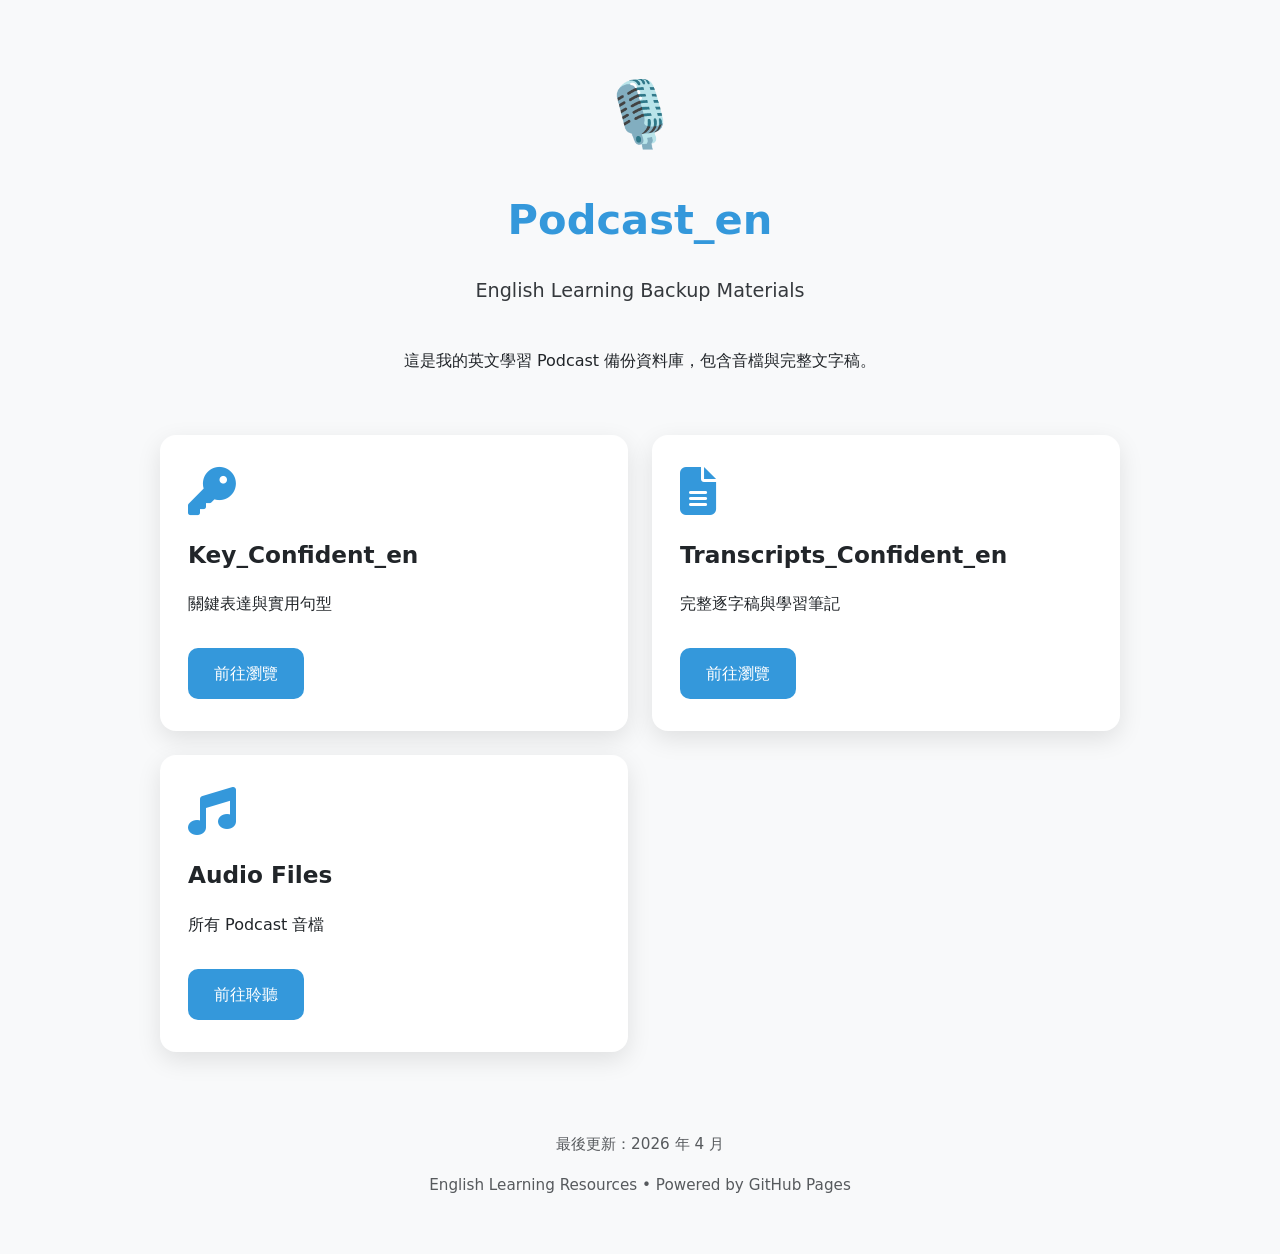
==== index.html @ 22b9302e "feat: improve design and favicon" ====
<!DOCTYPE html>
<html lang="zh-TW">
<head>
    <meta charset="UTF-8">
    <meta name="viewport" content="width=device-width, initial-scale=1.0">
    <title>Podcast_en - English Learning Backup</title>
    
    <!-- 麥克風 Favicon -->
    <link rel="icon" type="image/png" sizes="32x32" href="https://cdn-icons-png.flaticon.com/512/3063/3063176.png">
    <link rel="shortcut icon" href="https://cdn-icons-png.flaticon.com/512/3063/3063176.png">

    <link rel="stylesheet" href="https://cdnjs.cloudflare.com/ajax/libs/font-awesome/6.5.0/css/all.min.css">
    
    <style>
        :root {
            --bg-color: #f8f9fa;
            --text-color: #212529;
            --card-bg: #ffffff;
            --accent: #3498db;
        }
        @media (prefers-color-scheme: dark) {
            :root {
                --bg-color: #121212;
                --text-color: #e0e0e0;
                --card-bg: #1e1e1e;
                --accent: #5dade2;
            }
        }
        body {
            font-family: 'Segoe UI', system-ui, sans-serif;
            background: var(--bg-color);
            color: var(--text-color);
            margin: 0;
            padding: 60px 20px 40px;
            line-height: 1.7;
        }
        .container { max-width: 960px; margin: 0 auto; }
        header { text-align: center; margin-bottom: 60px; }
        .logo { font-size: 4rem; margin-bottom: 16px; }
        h1 { 
            font-size: 2.6rem; 
            margin: 0 0 12px 0; 
            color: var(--accent); 
        }
        .subtitle { 
            font-size: 1.2rem; 
            opacity: 0.9; 
            margin-bottom: 40px;
        }
        .cards {
            display: grid;
            grid-template-columns: repeat(auto-fit, minmax(340px, 1fr));
            gap: 24px;
        }
        .card {
            background: var(--card-bg);
            border-radius: 16px;
            padding: 32px 28px;
            box-shadow: 0 8px 25px rgba(0,0,0,0.1);
            transition: all 0.3s ease;
        }
        .card:hover {
            transform: translateY(-12px);
            box-shadow: 0 15px 35px rgba(0,0,0,0.15);
        }
        .card i {
            font-size: 3rem;
            color: var(--accent);
            margin-bottom: 20px;
        }
        .card h3 {
            margin: 0 0 14px 0;
            font-size: 1.45rem;
        }
        .btn {
            display: inline-block;
            background: var(--accent);
            color: white;
            padding: 12px 26px;
            border-radius: 10px;
            text-decoration: none;
            font-weight: 500;
            margin-top: 15px;
        }
        .btn:hover {
            background: #2980b9;
        }
        footer {
            text-align: center;
            margin-top: 80px;
            opacity: 0.75;
            font-size: 0.95rem;
        }
    </style>
</head>
<body>
    <div class="container">
        <header>
            <div class="logo">🎙️</div>
            <h1>Podcast_en</h1>
            <p class="subtitle">English Learning Backup Materials</p>
            <p>這是我的英文學習 Podcast 備份資料庫，包含音檔與完整文字稿。</p>
        </header>

        <div class="cards">
            <div class="card">
                <i class="fas fa-key"></i>
                <h3>Key_Confident_en</h3>
                <p>關鍵表達與實用句型</p>
                <a href="Key_Confident_en/" class="btn" target="_blank">前往瀏覽</a>
            </div>

            <div class="card">
                <i class="fas fa-file-alt"></i>
                <h3>Transcripts_Confident_en</h3>
                <p>完整逐字稿與學習筆記</p>
                <a href="Transcripts_Confident_en/" class="btn" target="_blank">前往瀏覽</a>
            </div>

            <div class="card">
                <i class="fas fa-music"></i>
                <h3>Audio Files</h3>
                <p>所有 Podcast 音檔</p>
                <a href="audio/" class="btn" target="_blank">前往聆聽</a>
            </div>
        </div>

        <footer>
            <p>最後更新：2026 年 4 月</p>
            <p>English Learning Resources • Powered by GitHub Pages</p>
        </footer>
    </div>
</body>
</html>
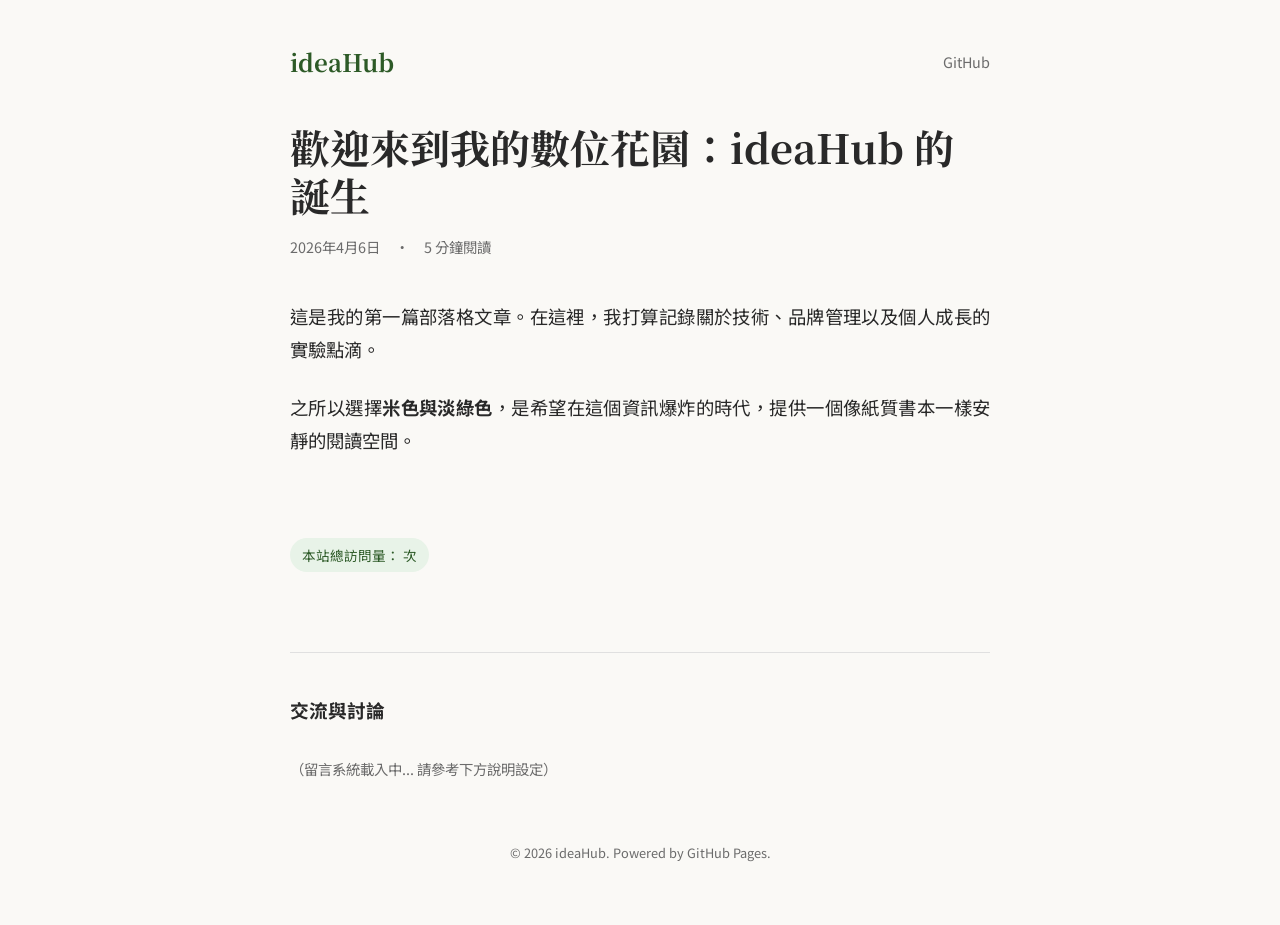
==== commit 952c4bdc: "Update index.html" ====
--- a/index.html
+++ b/index.html
@@ -3,132 +3,156 @@
 <head>
     <meta charset="UTF-8">
     <meta name="viewport" content="width=device-width, initial-scale=1.0">
-    <title>Podcast_en - English Learning Backup</title>
-    
-    <!-- 麥克風 Favicon -->
-    <link rel="icon" type="image/png" sizes="32x32" href="https://cdn-icons-png.flaticon.com/512/3063/3063176.png">
-    <link rel="shortcut icon" href="https://cdn-icons-png.flaticon.com/512/3063/3063176.png">
-
-    <link rel="stylesheet" href="https://cdnjs.cloudflare.com/ajax/libs/font-awesome/6.5.0/css/all.min.css">
+    <title>ideaHub | 數位花園</title>
+    <link href="https://fonts.googleapis.com/css2?family=Noto+Sans+TC:wght@300;400&family=Noto+Serif+TC:wght@700&display=swap" rel="stylesheet">
     
     <style>
+        /* 變數設定 */
         :root {
-            --bg-color: #f8f9fa;
-            --text-color: #212529;
-            --card-bg: #ffffff;
-            --accent: #3498db;
+            --bg-color: #FAF9F6;      /* 優雅米色 */
+            --text-color: #292929;    /* 深灰色文字 */
+            --primary-green: #2D5A27; /* 森林綠 */
+            --accent-green: #E8F3E8;  /* 極淺綠 (區塊背景) */
+            --secondary-text: #6B6B6B;
+            --max-width: 700px;
         }
-        @media (prefers-color-scheme: dark) {
-            :root {
-                --bg-color: #121212;
-                --text-color: #e0e0e0;
-                --card-bg: #1e1e1e;
-                --accent: #5dade2;
-            }
+
+        * { margin: 0; padding: 0; box-sizing: border-box; }
+
+        body {
+            background-color: var(--bg-color);
+            color: var(--text-color);
+            font-family: 'Noto Sans TC', sans-serif;
+            line-height: 1.8;
+            padding: 0 20px;
         }
-        body {
-            font-family: 'Segoe UI', system-ui, sans-serif;
-            background: var(--bg-color);
-            color: var(--text-color);
-            margin: 0;
-            padding: 60px 20px 40px;
-            line-height: 1.7;
+
+        /* 導覽列 */
+        nav {
+            max-width: var(--max-width);
+            margin: 0 auto;
+            padding: 40px 0;
+            display: flex;
+            justify-content: space-between;
+            align-items: center;
         }
-        .container { max-width: 960px; margin: 0 auto; }
-        header { text-align: center; margin-bottom: 60px; }
-        .logo { font-size: 4rem; margin-bottom: 16px; }
-        h1 { 
-            font-size: 2.6rem; 
-            margin: 0 0 12px 0; 
-            color: var(--accent); 
+
+        .logo {
+            font-family: 'Noto Serif TC', serif;
+            font-size: 1.5rem;
+            color: var(--primary-green);
+            text-decoration: none;
+            font-weight: bold;
         }
-        .subtitle { 
-            font-size: 1.2rem; 
-            opacity: 0.9; 
+
+        /* 文章容器 */
+        main {
+            max-width: var(--max-width);
+            margin: 0 auto;
+        }
+
+        .post-header {
             margin-bottom: 40px;
         }
-        .cards {
-            display: grid;
-            grid-template-columns: repeat(auto-fit, minmax(340px, 1fr));
-            gap: 24px;
+
+        h1 {
+            font-family: 'Noto Serif TC', serif;
+            font-size: 2.5rem;
+            line-height: 1.2;
+            margin-bottom: 15px;
         }
-        .card {
-            background: var(--card-bg);
-            border-radius: 16px;
-            padding: 32px 28px;
-            box-shadow: 0 8px 25px rgba(0,0,0,0.1);
-            transition: all 0.3s ease;
+
+        .meta {
+            color: var(--secondary-text);
+            font-size: 0.9rem;
+            display: flex;
+            gap: 15px;
         }
-        .card:hover {
-            transform: translateY(-12px);
-            box-shadow: 0 15px 35px rgba(0,0,0,0.15);
+
+        .post-content {
+            font-size: 1.15rem;
+            margin-bottom: 60px;
+            text-align: justify;
         }
-        .card i {
-            font-size: 3rem;
-            color: var(--accent);
-            margin-bottom: 20px;
+
+        .post-content p { margin-bottom: 25px; }
+
+        /* 訪客計數樣式 */
+        .visitor-stats {
+            margin-top: 20px;
+            font-size: 0.85rem;
+            color: var(--primary-green);
+            background: var(--accent-green);
+            padding: 5px 12px;
+            border-radius: 20px;
+            display: inline-block;
         }
-        .card h3 {
-            margin: 0 0 14px 0;
-            font-size: 1.45rem;
+
+        /* 留言區容器 */
+        #comment-section {
+            margin-top: 80px;
+            padding-top: 40px;
+            border-top: 1px solid #e0e0e0;
         }
-        .btn {
-            display: inline-block;
-            background: var(--accent);
-            color: white;
-            padding: 12px 26px;
-            border-radius: 10px;
-            text-decoration: none;
-            font-weight: 500;
-            margin-top: 15px;
-        }
-        .btn:hover {
-            background: #2980b9;
-        }
+
         footer {
             text-align: center;
-            margin-top: 80px;
-            opacity: 0.75;
-            font-size: 0.95rem;
+            padding: 60px 0;
+            color: var(--secondary-text);
+            font-size: 0.8rem;
+        }
+
+        /* 響應式微調 */
+        @media (max-width: 600px) {
+            h1 { font-size: 2rem; }
+            nav { padding: 20px 0; }
         }
     </style>
 </head>
 <body>
-    <div class="container">
-        <header>
-            <div class="logo">🎙️</div>
-            <h1>Podcast_en</h1>
-            <p class="subtitle">English Learning Backup Materials</p>
-            <p>這是我的英文學習 Podcast 備份資料庫，包含音檔與完整文字稿。</p>
-        </header>
 
-        <div class="cards">
-            <div class="card">
-                <i class="fas fa-key"></i>
-                <h3>Key_Confident_en</h3>
-                <p>關鍵表達與實用句型</p>
-                <a href="Key_Confident_en/" class="btn" target="_blank">前往瀏覽</a>
-            </div>
+    <nav>
+        <a href="#" class="logo">ideaHub</a>
+        <div class="meta">
+            <a href="https://github.com/你的帳號" style="color: inherit; text-decoration: none;">GitHub</a>
+        </div>
+    </nav>
 
-            <div class="card">
-                <i class="fas fa-file-alt"></i>
-                <h3>Transcripts_Confident_en</h3>
-                <p>完整逐字稿與學習筆記</p>
-                <a href="Transcripts_Confident_en/" class="btn" target="_blank">前往瀏覽</a>
-            </div>
+    <main>
+        <article>
+            <header class="post-header">
+                <h1>歡迎來到我的數位花園：ideaHub 的誕生</h1>
+                <div class="meta">
+                    <span>2026年4月6日</span>
+                    <span>•</span>
+                    <span>5 分鐘閱讀</span>
+                    <span id="busuanzi_container_page_pv" style="display:none;">
+                        • 閱讀量 <span id="busuanzi_value_page_pv"></span> 次
+                    </span>
+                </div>
+            </header>
 
-            <div class="card">
-                <i class="fas fa-music"></i>
-                <h3>Audio Files</h3>
-                <p>所有 Podcast 音檔</p>
-                <a href="audio/" class="btn" target="_blank">前往聆聽</a>
-            </div>
+            <section class="post-content">
+                <p>這是我的第一篇部落格文章。在這裡，我打算記錄關於技術、品牌管理以及個人成長的實驗點滴。</p>
+                <p>之所以選擇<strong>米色與淡綠色</strong>，是希望在這個資訊爆炸的時代，提供一個像紙質書本一樣安靜的閱讀空間。</p>
+                </section>
+        </article>
+
+        <div class="visitor-stats">
+            本站總訪問量：<span id="busuanzi_value_site_pv"></span> 次
         </div>
 
-        <footer>
-            <p>最後更新：2026 年 4 月</p>
-            <p>English Learning Resources • Powered by GitHub Pages</p>
-        </footer>
-    </div>
+        <section id="comment-section">
+            <h3>交流與討論</h3>
+            <br>
+            <p style="font-size: 0.9rem; color: var(--secondary-text);">（留言系統載入中... 請參考下方說明設定）</p>
+        </section>
+    </main>
+
+    <footer>
+        <p>&copy; 2026 ideaHub. Powered by GitHub Pages.</p>
+    </footer>
+
+    <script async src="//busuanzi.ibruce.info/busuanzi/2.3/busuanzi.pure.mini.js"></script>
 </body>
-</html>+</html>
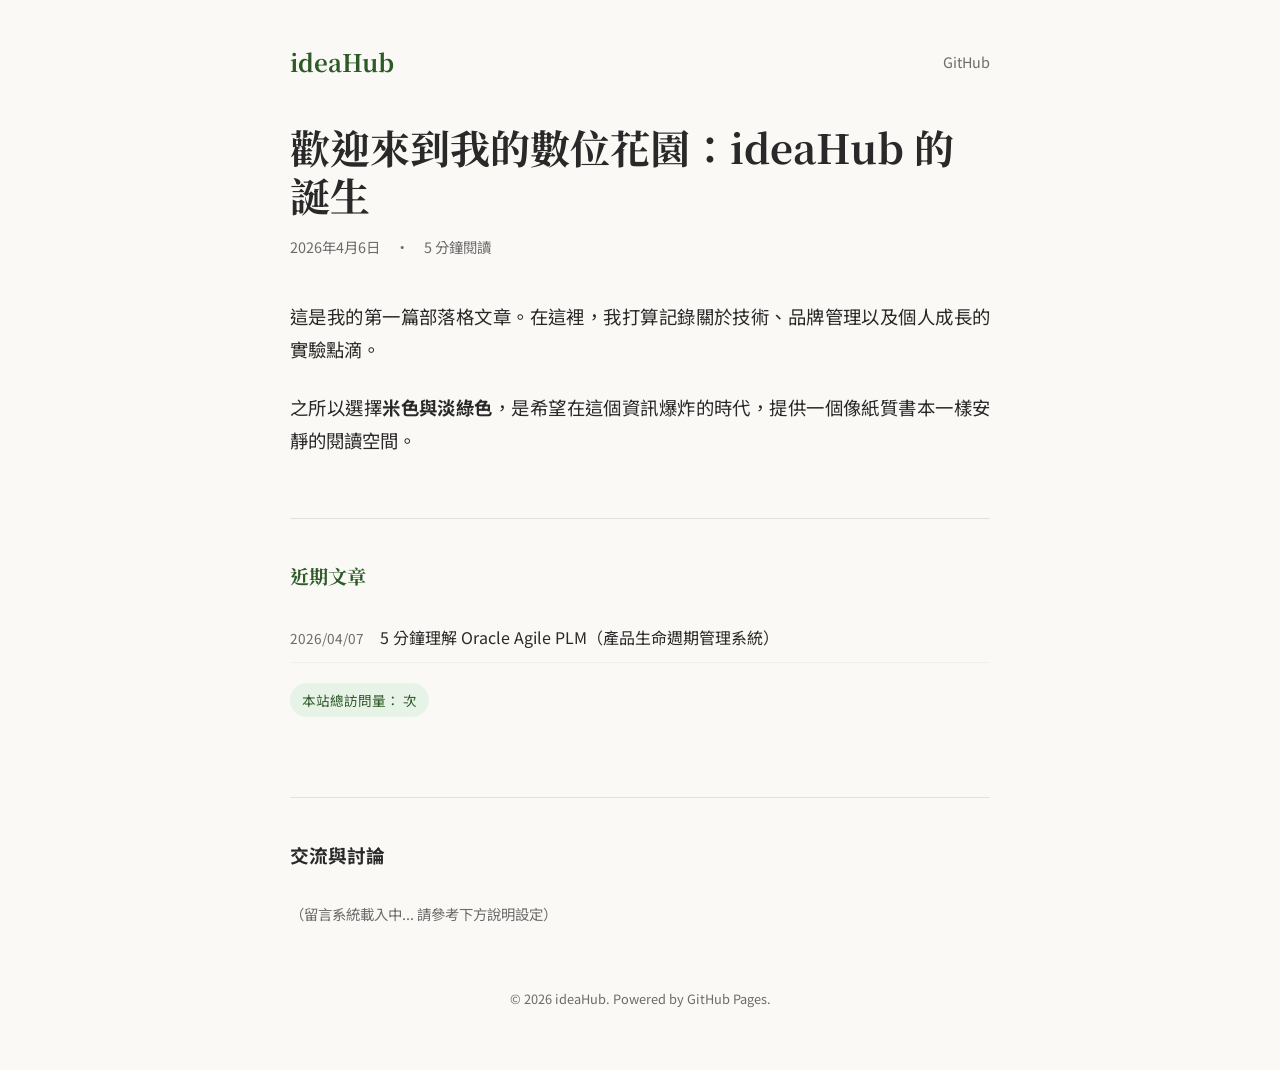
==== commit 9d8a617c: "Add leaf favicon" ====
--- a/index.html
+++ b/index.html
@@ -4,6 +4,7 @@
     <meta charset="UTF-8">
     <meta name="viewport" content="width=device-width, initial-scale=1.0">
     <title>ideaHub | 數位花園</title>
+    <link rel="icon" href="data:image/svg+xml,<svg xmlns=%22http://www.w3.org/2000/svg%22 viewBox=%220 0 100 100%22><text y=%22.9em%22 font-size=%2290%22>🌿</text></svg>">
     <link href="https://fonts.googleapis.com/css2?family=Noto+Sans+TC:wght@300;400&family=Noto+Serif+TC:wght@700&display=swap" rel="stylesheet">
     
     <style>
@@ -76,6 +77,49 @@
         }
 
         .post-content p { margin-bottom: 25px; }
+
+        /* 近期文章 */
+        .recent-posts {
+            margin-top: 60px;
+            padding-top: 40px;
+            border-top: 1px solid #e0e0e0;
+        }
+
+        .recent-posts h2 {
+            font-family: 'Noto Serif TC', serif;
+            font-size: 1.2rem;
+            color: var(--primary-green);
+            margin-bottom: 20px;
+        }
+
+        .recent-posts ul {
+            list-style: none;
+            padding: 0;
+        }
+
+        .recent-posts ul li {
+            padding: 10px 0;
+            border-bottom: 1px solid #f0f0f0;
+            display: flex;
+            gap: 16px;
+            align-items: baseline;
+        }
+
+        .recent-posts ul li .post-date {
+            font-size: 0.85rem;
+            color: var(--secondary-text);
+            white-space: nowrap;
+        }
+
+        .recent-posts ul li a {
+            color: var(--text-color);
+            text-decoration: none;
+            font-size: 1rem;
+        }
+
+        .recent-posts ul li a:hover {
+            color: var(--primary-green);
+        }
 
         /* 訪客計數樣式 */
         .visitor-stats {
@@ -138,6 +182,16 @@
                 </section>
         </article>
 
+        <section class="recent-posts">
+            <h2>近期文章</h2>
+            <ul>
+                <li>
+                    <span class="post-date">2026/04/07</span>
+                    <a href="post1.html">5 分鐘理解 Oracle Agile PLM（產品生命週期管理系統）</a>
+                </li>
+            </ul>
+        </section>
+
         <div class="visitor-stats">
             本站總訪問量：<span id="busuanzi_value_site_pv"></span> 次
         </div>
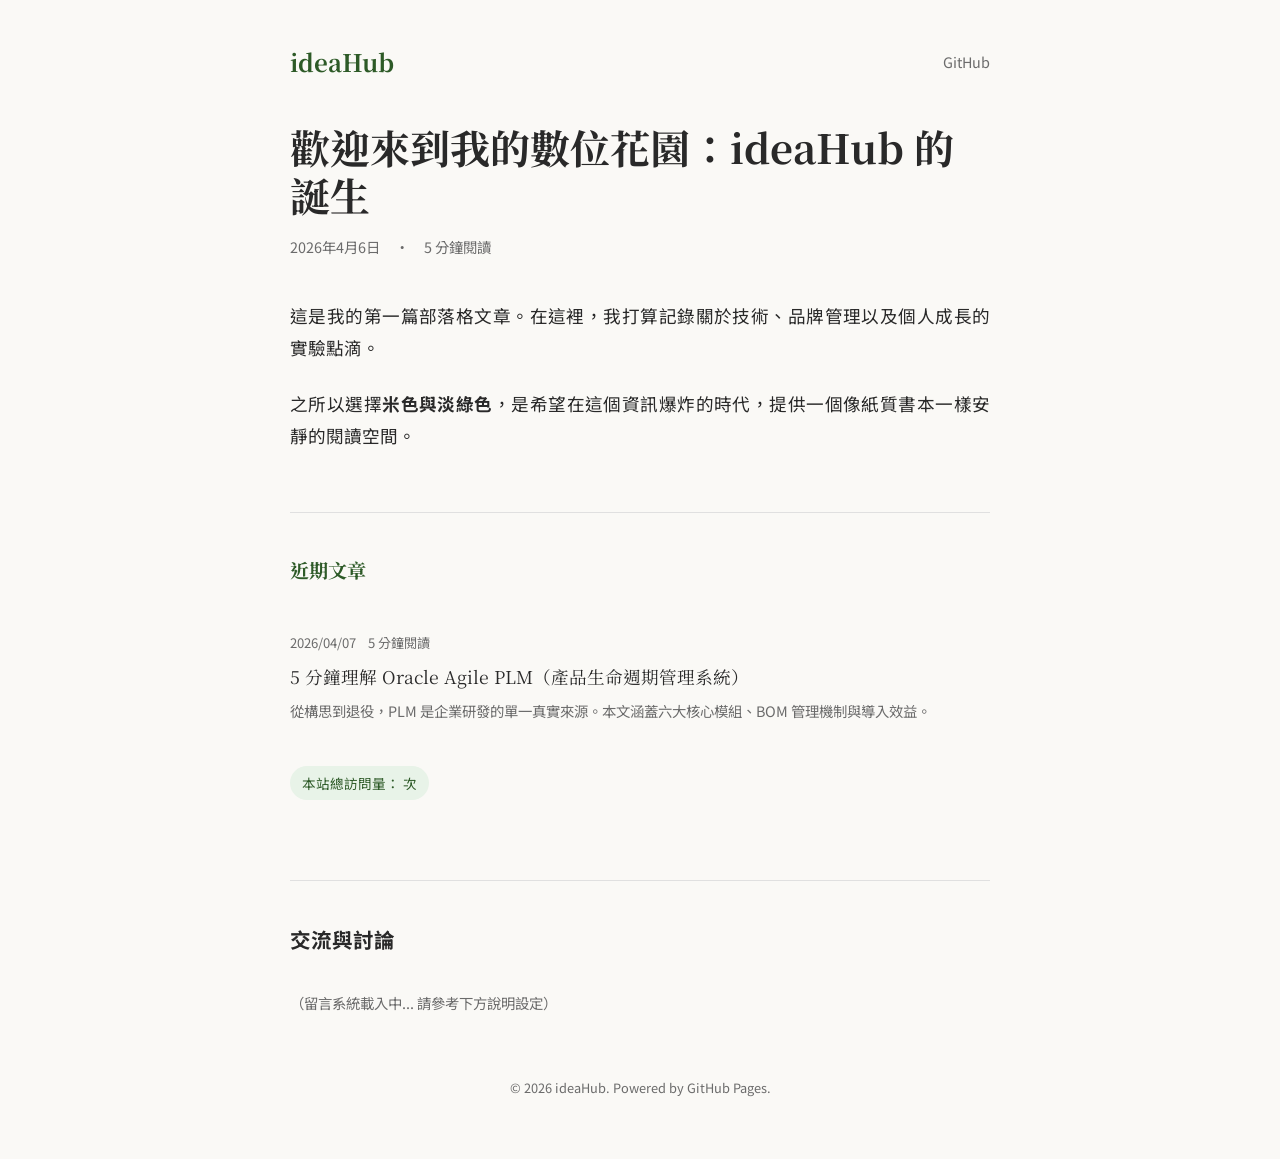
==== commit d982997a: "Add style.css and refactor HTML with shared styles and post-card component - Extract all inline CSS " ====
--- a/index.html
+++ b/index.html
@@ -6,157 +6,12 @@
     <title>ideaHub | 數位花園</title>
     <link rel="icon" href="data:image/svg+xml,<svg xmlns=%22http://www.w3.org/2000/svg%22 viewBox=%220 0 100 100%22><text y=%22.9em%22 font-size=%2290%22>🌿</text></svg>">
     <link href="https://fonts.googleapis.com/css2?family=Noto+Sans+TC:wght@300;400&family=Noto+Serif+TC:wght@700&display=swap" rel="stylesheet">
-    
-    <style>
-        /* 變數設定 */
-        :root {
-            --bg-color: #FAF9F6;      /* 優雅米色 */
-            --text-color: #292929;    /* 深灰色文字 */
-            --primary-green: #2D5A27; /* 森林綠 */
-            --accent-green: #E8F3E8;  /* 極淺綠 (區塊背景) */
-            --secondary-text: #6B6B6B;
-            --max-width: 700px;
-        }
-
-        * { margin: 0; padding: 0; box-sizing: border-box; }
-
-        body {
-            background-color: var(--bg-color);
-            color: var(--text-color);
-            font-family: 'Noto Sans TC', sans-serif;
-            line-height: 1.8;
-            padding: 0 20px;
-        }
-
-        /* 導覽列 */
-        nav {
-            max-width: var(--max-width);
-            margin: 0 auto;
-            padding: 40px 0;
-            display: flex;
-            justify-content: space-between;
-            align-items: center;
-        }
-
-        .logo {
-            font-family: 'Noto Serif TC', serif;
-            font-size: 1.5rem;
-            color: var(--primary-green);
-            text-decoration: none;
-            font-weight: bold;
-        }
-
-        /* 文章容器 */
-        main {
-            max-width: var(--max-width);
-            margin: 0 auto;
-        }
-
-        .post-header {
-            margin-bottom: 40px;
-        }
-
-        h1 {
-            font-family: 'Noto Serif TC', serif;
-            font-size: 2.5rem;
-            line-height: 1.2;
-            margin-bottom: 15px;
-        }
-
-        .meta {
-            color: var(--secondary-text);
-            font-size: 0.9rem;
-            display: flex;
-            gap: 15px;
-        }
-
-        .post-content {
-            font-size: 1.15rem;
-            margin-bottom: 60px;
-            text-align: justify;
-        }
-
-        .post-content p { margin-bottom: 25px; }
-
-        /* 近期文章 */
-        .recent-posts {
-            margin-top: 60px;
-            padding-top: 40px;
-            border-top: 1px solid #e0e0e0;
-        }
-
-        .recent-posts h2 {
-            font-family: 'Noto Serif TC', serif;
-            font-size: 1.2rem;
-            color: var(--primary-green);
-            margin-bottom: 20px;
-        }
-
-        .recent-posts ul {
-            list-style: none;
-            padding: 0;
-        }
-
-        .recent-posts ul li {
-            padding: 10px 0;
-            border-bottom: 1px solid #f0f0f0;
-            display: flex;
-            gap: 16px;
-            align-items: baseline;
-        }
-
-        .recent-posts ul li .post-date {
-            font-size: 0.85rem;
-            color: var(--secondary-text);
-            white-space: nowrap;
-        }
-
-        .recent-posts ul li a {
-            color: var(--text-color);
-            text-decoration: none;
-            font-size: 1rem;
-        }
-
-        .recent-posts ul li a:hover {
-            color: var(--primary-green);
-        }
-
-        /* 訪客計數樣式 */
-        .visitor-stats {
-            margin-top: 20px;
-            font-size: 0.85rem;
-            color: var(--primary-green);
-            background: var(--accent-green);
-            padding: 5px 12px;
-            border-radius: 20px;
-            display: inline-block;
-        }
-
-        /* 留言區容器 */
-        #comment-section {
-            margin-top: 80px;
-            padding-top: 40px;
-            border-top: 1px solid #e0e0e0;
-        }
-
-        footer {
-            text-align: center;
-            padding: 60px 0;
-            color: var(--secondary-text);
-            font-size: 0.8rem;
-        }
-
-        /* 響應式微調 */
-        @media (max-width: 600px) {
-            h1 { font-size: 2rem; }
-            nav { padding: 20px 0; }
-        }
-    </style>
+    <link rel="stylesheet" href="style.css">
 </head>
 <body>
 
     <nav>
-        <a href="#" class="logo">ideaHub</a>
+        <a href="index.html" class="logo">ideaHub</a>
         <div class="meta">
             <a href="https://github.com/你的帳號" style="color: inherit; text-decoration: none;">GitHub</a>
         </div>
@@ -184,12 +39,16 @@
 
         <section class="recent-posts">
             <h2>近期文章</h2>
-            <ul>
-                <li>
-                    <span class="post-date">2026/04/07</span>
-                    <a href="post1.html">5 分鐘理解 Oracle Agile PLM（產品生命週期管理系統）</a>
-                </li>
-            </ul>
+
+            <div class="post-card">
+                <div class="post-card-meta">
+                    <span>2026/04/07</span>
+                    <span>5 分鐘閱讀</span>
+                </div>
+                <h3><a href="post1.html">5 分鐘理解 Oracle Agile PLM（產品生命週期管理系統）</a></h3>
+                <p class="post-card-excerpt">從構思到退役，PLM 是企業研發的單一真實來源。本文涵蓋六大核心模組、BOM 管理機制與導入效益。</p>
+            </div>
+
         </section>
 
         <div class="visitor-stats">
--- a/style.css
+++ b/style.css
@@ -0,0 +1,209 @@
+/* =============================================
+   ideaHub — 全域樣式表
+   ============================================= */
+
+/* --- CSS 變數 (主題設定) --- */
+:root {
+    --bg-color: #FAF9F6;          /* 優雅米色 */
+    --text-color: #292929;        /* 深灰色文字 */
+    --primary-green: #2D5A27;     /* 森林綠 */
+    --accent-green: #E8F3E8;      /* 極淺綠 (區塊背景) */
+    --secondary-text: #6B6B6B;
+    --border-color: #e0e0e0;
+    --max-width: 700px;
+    --font-body: 'Noto Sans TC', sans-serif;
+    --font-serif: 'Noto Serif TC', serif;
+    --font-size-base: 1.1rem;
+}
+
+/* --- 基底重置 --- */
+* { margin: 0; padding: 0; box-sizing: border-box; }
+
+/* --- 全域樣式 --- */
+body {
+    background-color: var(--bg-color);
+    color: var(--text-color);
+    font-family: var(--font-body);
+    font-size: var(--font-size-base);
+    line-height: 1.8;
+    padding: 0 20px;
+}
+
+/* --- 導覽列 --- */
+nav {
+    max-width: var(--max-width);
+    margin: 0 auto;
+    padding: 40px 0;
+    display: flex;
+    justify-content: space-between;
+    align-items: center;
+}
+
+.logo {
+    font-family: var(--font-serif);
+    font-size: 1.5rem;
+    color: var(--primary-green);
+    text-decoration: none;
+    font-weight: bold;
+}
+
+/* --- 主要容器 --- */
+main {
+    max-width: var(--max-width);
+    margin: 0 auto;
+}
+
+/* --- 文章標頭 --- */
+.post-header { margin-bottom: 40px; }
+
+h1 {
+    font-family: var(--font-serif);
+    font-size: 2.5rem;
+    line-height: 1.2;
+    margin-bottom: 15px;
+}
+
+.meta {
+    color: var(--secondary-text);
+    font-size: 0.9rem;
+    display: flex;
+    gap: 15px;
+}
+
+/* --- 文章內容 --- */
+.post-content {
+    font-size: var(--font-size-base);
+    margin-bottom: 60px;
+    text-align: justify;
+}
+
+.post-content p { margin-bottom: 25px; }
+
+.post-content h3 {
+    font-family: var(--font-serif);
+    font-size: 1.25rem;
+    color: var(--primary-green);
+    margin: 40px 0 12px;
+    padding-bottom: 6px;
+    border-bottom: 2px solid var(--accent-green);
+}
+
+.post-content ul {
+    list-style: none;
+    margin: 0 0 20px 0;
+    padding: 0;
+}
+
+.post-content ul li {
+    padding: 4px 0 4px 1.2em;
+    position: relative;
+}
+
+.post-content ul li::before {
+    content: '•';
+    position: absolute;
+    left: 0;
+    color: var(--primary-green);
+}
+
+.post-content .keywords {
+    background: var(--accent-green);
+    border-left: 3px solid var(--primary-green);
+    padding: 8px 14px;
+    font-size: 0.9rem;
+    color: var(--secondary-text);
+    margin: 12px 0 24px;
+    border-radius: 0 6px 6px 0;
+}
+
+/* --- 近期文章 (首頁) --- */
+.recent-posts {
+    margin-top: 60px;
+    padding-top: 40px;
+    border-top: 1px solid var(--border-color);
+}
+
+.recent-posts h2 {
+    font-family: var(--font-serif);
+    font-size: 1.2rem;
+    color: var(--primary-green);
+    margin-bottom: 20px;
+}
+
+/* --- 文章卡片模板 (.post-card)
+   使用方式：
+   <div class="post-card">
+       <div class="post-card-meta">
+           <span>日期</span>
+           <span>閱讀時間</span>
+       </div>
+       <h3><a href="postN.html">文章標題</a></h3>
+       <p class="post-card-excerpt">一兩句摘要</p>
+   </div>
+   ------------------------------------------- */
+.post-card {
+    padding: 24px 0;
+    border-bottom: 1px solid #f0f0f0;
+}
+
+.post-card:last-child { border-bottom: none; }
+
+.post-card-meta {
+    font-size: 0.82rem;
+    color: var(--secondary-text);
+    display: flex;
+    gap: 12px;
+    margin-bottom: 6px;
+}
+
+.post-card h3 {
+    font-family: var(--font-serif);
+    font-size: 1.1rem;
+    font-weight: normal;
+    margin-bottom: 6px;
+}
+
+.post-card h3 a {
+    color: var(--text-color);
+    text-decoration: none;
+}
+
+.post-card h3 a:hover { color: var(--primary-green); }
+
+.post-card-excerpt {
+    font-size: 0.9rem;
+    color: var(--secondary-text);
+    line-height: 1.6;
+}
+
+/* --- 訪客計數 --- */
+.visitor-stats {
+    margin-top: 20px;
+    font-size: 0.85rem;
+    color: var(--primary-green);
+    background: var(--accent-green);
+    padding: 5px 12px;
+    border-radius: 20px;
+    display: inline-block;
+}
+
+/* --- 留言區 --- */
+#comment-section {
+    margin-top: 80px;
+    padding-top: 40px;
+    border-top: 1px solid var(--border-color);
+}
+
+/* --- 頁尾 --- */
+footer {
+    text-align: center;
+    padding: 60px 0;
+    color: var(--secondary-text);
+    font-size: 0.8rem;
+}
+
+/* --- 響應式微調 --- */
+@media (max-width: 600px) {
+    h1 { font-size: 2rem; }
+    nav { padding: 20px 0; }
+}
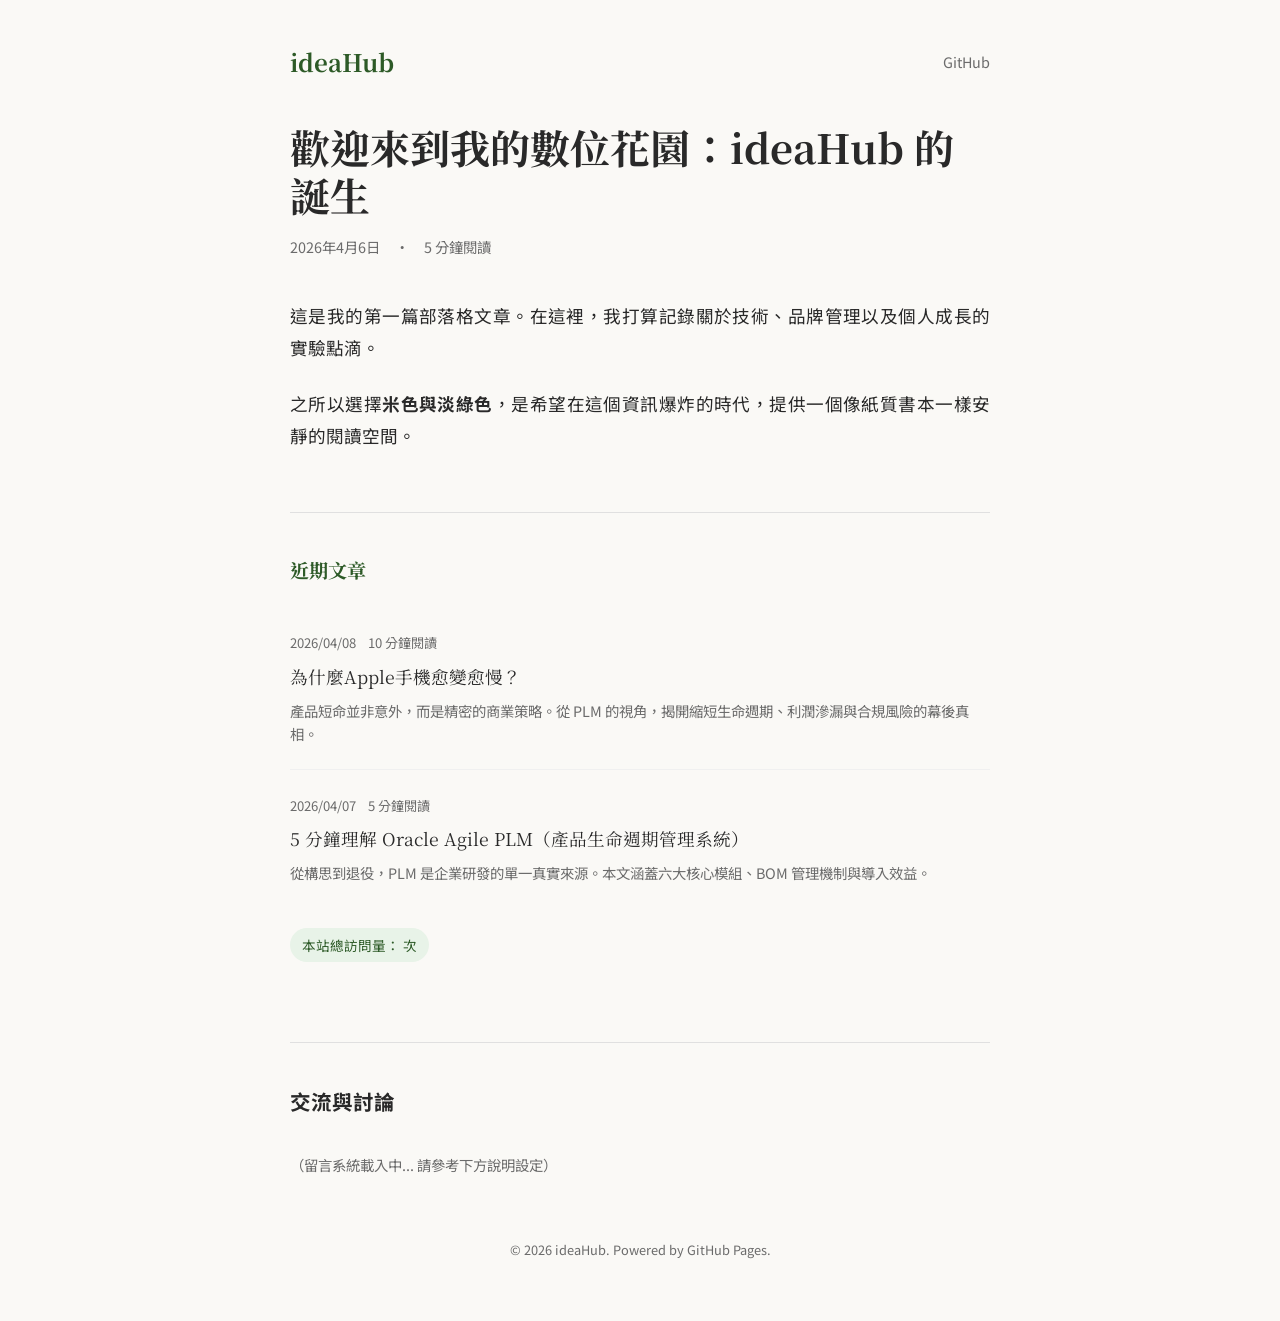
==== commit a4d1a95a: "Add post2 and gitignore template file - Add post2.html: 為什麼Apple手機愈變愈慢？(PLM strategy deep-dive) - Up" ====
--- a/index.html
+++ b/index.html
@@ -13,7 +13,7 @@
     <nav>
         <a href="index.html" class="logo">ideaHub</a>
         <div class="meta">
-            <a href="https://github.com/你的帳號" style="color: inherit; text-decoration: none;">GitHub</a>
+            <a href="https://github.com/AH431" style="color: inherit; text-decoration: none;">GitHub</a>
         </div>
     </nav>
 
@@ -39,6 +39,15 @@
 
         <section class="recent-posts">
             <h2>近期文章</h2>
+
+            <div class="post-card">
+                <div class="post-card-meta">
+                    <span>2026/04/08</span>
+                    <span>10 分鐘閱讀</span>
+                </div>
+                <h3><a href="post2.html">為什麼Apple手機愈變愈慢？</a></h3>
+                <p class="post-card-excerpt">產品短命並非意外，而是精密的商業策略。從 PLM 的視角，揭開縮短生命週期、利潤滲漏與合規風險的幕後真相。</p>
+            </div>
 
             <div class="post-card">
                 <div class="post-card-meta">
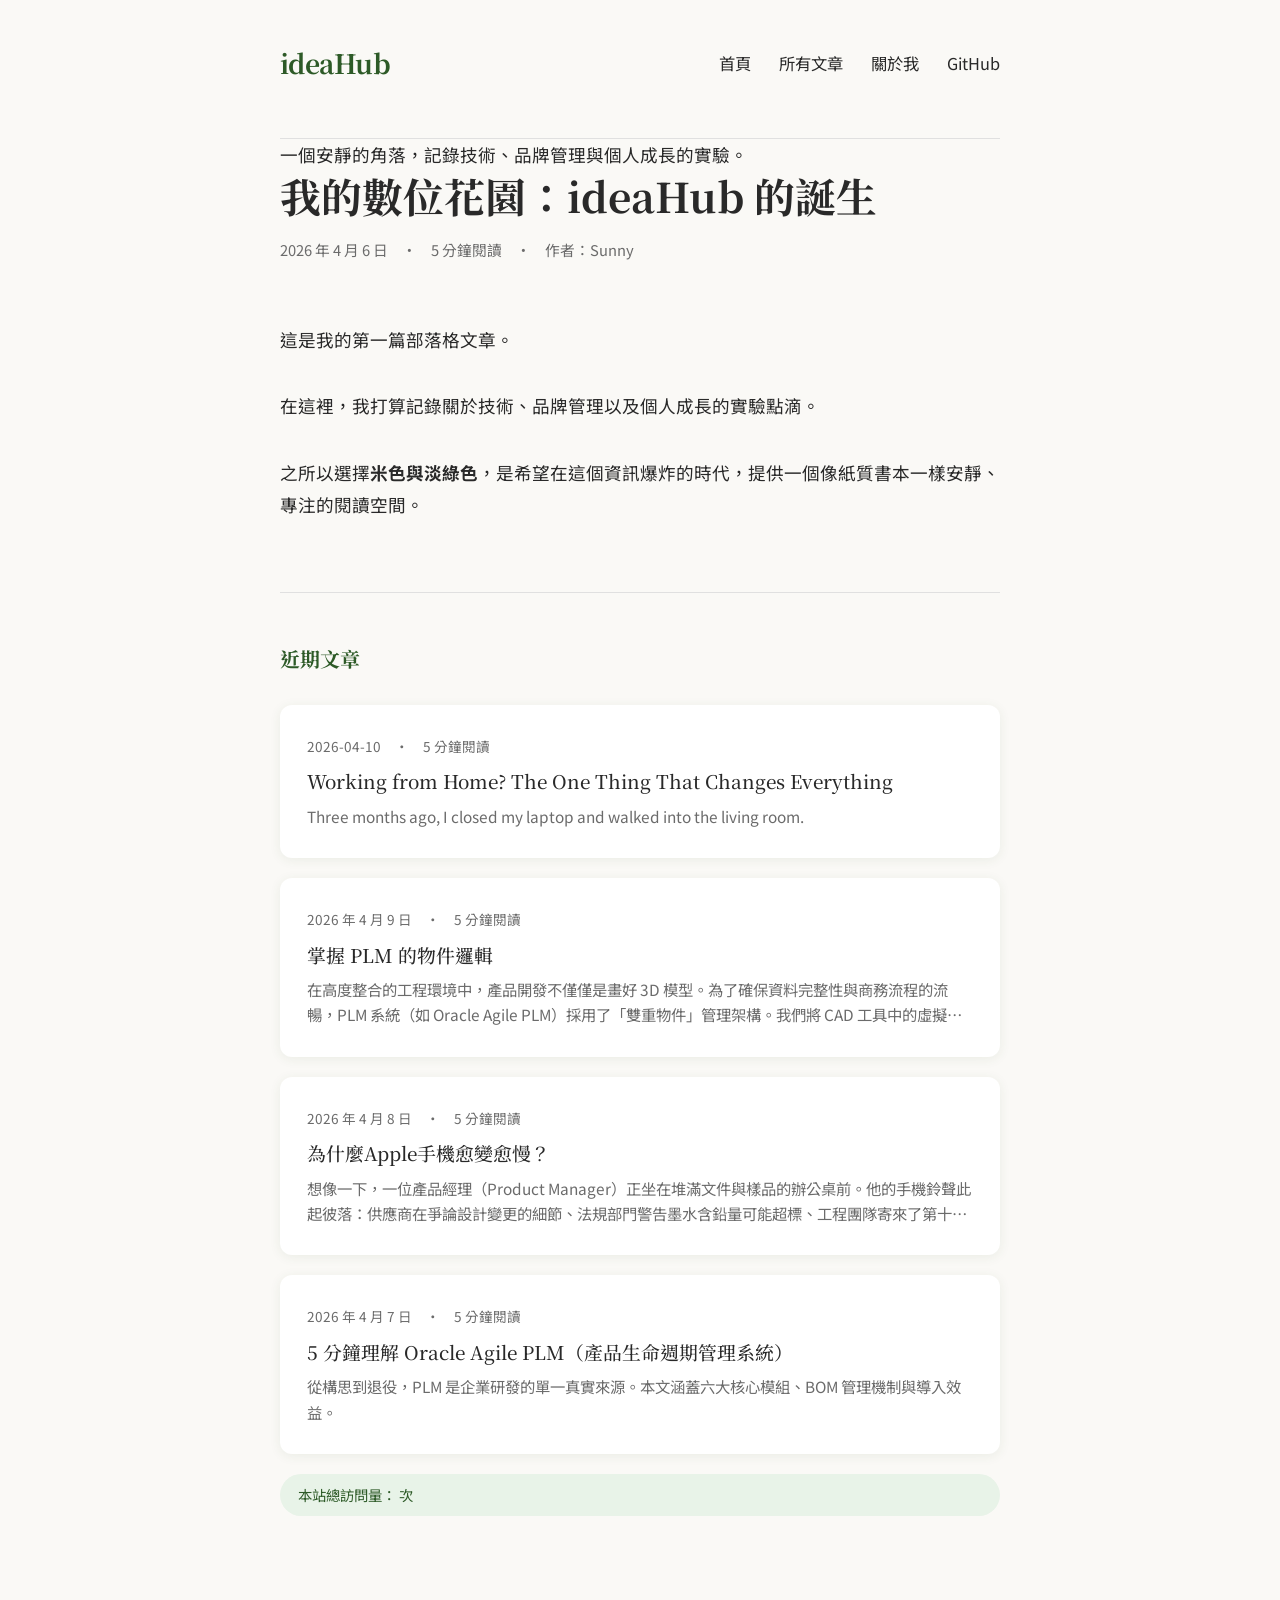
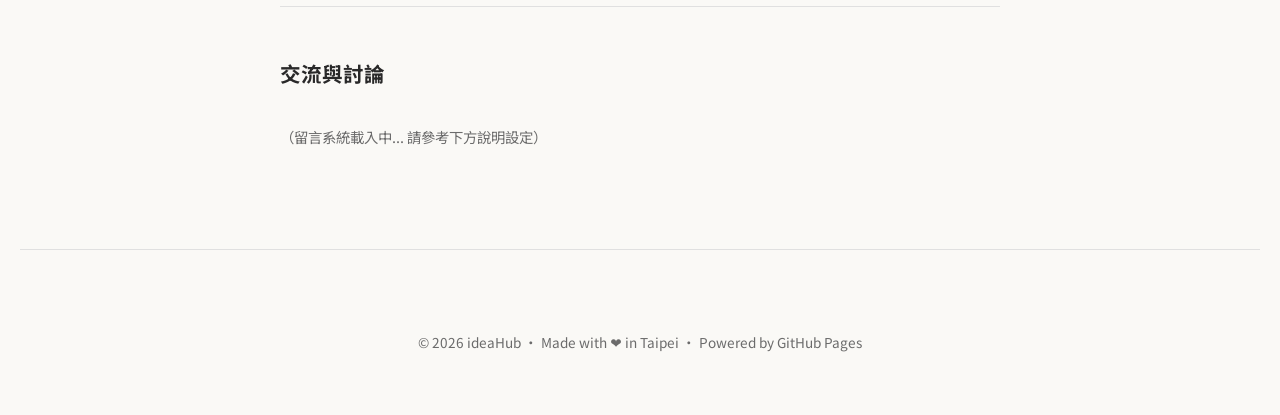
==== commit 6a5ecabf: "Add post4 (WFH boundaries) and improve md_to_html.py - Add new article: 2026-04-10_wfh-boundaries.md" ====
--- a/index.html
+++ b/index.html
@@ -1,80 +1,99 @@
 <!DOCTYPE html>
+
 <html lang="zh-TW">
 <head>
-    <meta charset="UTF-8">
-    <meta name="viewport" content="width=device-width, initial-scale=1.0">
-    <title>ideaHub | 數位花園</title>
-    <link rel="icon" href="data:image/svg+xml,<svg xmlns=%22http://www.w3.org/2000/svg%22 viewBox=%220 0 100 100%22><text y=%22.9em%22 font-size=%2290%22>🌿</text></svg>">
-    <link href="https://fonts.googleapis.com/css2?family=Noto+Sans+TC:wght@300;400&family=Noto+Serif+TC:wght@700&display=swap" rel="stylesheet">
-    <link rel="stylesheet" href="style.css">
+<meta charset="utf-8"/>
+<meta content="width=device-width, initial-scale=1.0" name="viewport"/>
+<title>ideaHub | 數位花園</title>
+<link href="data:image/svg+xml,&lt;svg xmlns=%22http://www.w3.org/2000/svg%22 viewBox=%220 0 100 100%22&gt;&lt;text y=%2290%22 font-size=%2290%22&gt;🌿&lt;/text&gt;&lt;/svg&gt;" rel="icon"/>
+<link href="https://fonts.googleapis.com/css2?family=Noto+Sans+TC:wght@300;400&amp;family=Noto+Serif+TC:wght@700&amp;display=swap" rel="stylesheet"/>
+<link href="style.css" rel="stylesheet"/>
 </head>
 <body>
-
-    <nav>
-        <a href="index.html" class="logo">ideaHub</a>
-        <div class="meta">
-            <a href="https://github.com/AH431" style="color: inherit; text-decoration: none;">GitHub</a>
-        </div>
-    </nav>
-
-    <main>
-        <article>
-            <header class="post-header">
-                <h1>歡迎來到我的數位花園：ideaHub 的誕生</h1>
-                <div class="meta">
-                    <span>2026年4月6日</span>
-                    <span>•</span>
-                    <span>5 分鐘閱讀</span>
-                    <span id="busuanzi_container_page_pv" style="display:none;">
-                        • 閱讀量 <span id="busuanzi_value_page_pv"></span> 次
-                    </span>
-                </div>
-            </header>
-
-            <section class="post-content">
-                <p>這是我的第一篇部落格文章。在這裡，我打算記錄關於技術、品牌管理以及個人成長的實驗點滴。</p>
-                <p>之所以選擇<strong>米色與淡綠色</strong>，是希望在這個資訊爆炸的時代，提供一個像紙質書本一樣安靜的閱讀空間。</p>
-                </section>
-        </article>
-
-        <section class="recent-posts">
-            <h2>近期文章</h2>
-
-            <div class="post-card">
-                <div class="post-card-meta">
-                    <span>2026/04/08</span>
-                    <span>10 分鐘閱讀</span>
-                </div>
-                <h3><a href="post2.html">為什麼Apple手機愈變愈慢？</a></h3>
-                <p class="post-card-excerpt">產品短命並非意外，而是精密的商業策略。從 PLM 的視角，揭開縮短生命週期、利潤滲漏與合規風險的幕後真相。</p>
-            </div>
-
-            <div class="post-card">
-                <div class="post-card-meta">
-                    <span>2026/04/07</span>
-                    <span>5 分鐘閱讀</span>
-                </div>
-                <h3><a href="post1.html">5 分鐘理解 Oracle Agile PLM（產品生命週期管理系統）</a></h3>
-                <p class="post-card-excerpt">從構思到退役，PLM 是企業研發的單一真實來源。本文涵蓋六大核心模組、BOM 管理機制與導入效益。</p>
-            </div>
-
-        </section>
-
-        <div class="visitor-stats">
+<nav>
+<a class="logo" href="index.html">ideaHub</a>
+<div class="nav-links">
+<a href="index.html">首頁</a>
+<a href="archive.html">所有文章</a>
+<a href="about.html">關於我</a>
+<a href="https://github.com/AH431" rel="noopener" target="_blank">GitHub</a>
+</div>
+</nav>
+<main>
+<!-- Hero 區域 -->
+<div class="hero">
+<p>一個安靜的角落，記錄技術、品牌管理與個人成長的實驗。</p>
+</div>
+<article>
+<header class="post-header">
+<h1>我的數位花園：ideaHub 的誕生</h1>
+<div class="post-meta">
+<span>2026 年 4 月 6 日</span>
+<span>•</span>
+<span>5 分鐘閱讀</span>
+<span>•</span>
+<span>作者：Sunny</span>
+<span id="busuanzi_container_page_pv" style="display:none;">
+                        • 閱讀量 <span id="busuanzi_value_page_pv"></span>
+</span>
+</div>
+</header>
+<section class="post-content">
+<p>這是我的第一篇部落格文章。<p></p>在這裡，我打算記錄關於技術、品牌管理以及個人成長的實驗點滴。</p>
+<p>之所以選擇<strong>米色與淡綠色</strong>，是希望在這個資訊爆炸的時代，提供一個像紙質書本一樣安靜、專注的閱讀空間。</p>
+</section>
+</article>
+<section class="recent-posts">
+<h2>近期文章</h2>
+<div class="post-card">
+<div class="post-card-meta">
+<span>2026-04-10</span>
+<span>•</span>
+<span>5 分鐘閱讀</span>
+</div>
+<h3><a href="post4.html">Working from Home? The One Thing That Changes Everything</a></h3>
+<p class="post-card-excerpt">Three months ago, I closed my laptop and walked into the living room.</p>
+</div>
+<div class="post-card">
+<div class="post-card-meta">
+<span>2026 年 4 月 9 日</span>
+<span>•</span>
+<span>5 分鐘閱讀</span>
+</div>
+<h3><a href="post3.html">掌握 PLM 的物件邏輯</a></h3>
+<p class="post-card-excerpt">在高度整合的工程環境中，產品開發不僅僅是畫好 3D 模型。為了確保資料完整性與商務流程的流暢，PLM 系統（如 Oracle Agile PLM）採用了「雙重物件」管理架構。我們將 CAD 工具中的虛擬創作稱為「設計物件 (Design O…</p>
+</div>
+<div class="post-card">
+<div class="post-card-meta">
+<span>2026 年 4 月 8 日</span>
+<span>•</span>
+<span>5 分鐘閱讀</span>
+</div>
+<h3><a href="post2.html">為什麼Apple手機愈變愈慢？</a></h3>
+<p class="post-card-excerpt">想像一下，一位產品經理（Product Manager）正坐在堆滿文件與樣品的辦公桌前。他的手機鈴聲此起彼落：供應商在爭論設計變更的細節、法規部門警告墨水含鉛量可能超標、工程團隊寄來了第十個版本的物料清單（BOM），而高層正盯著儀表板，詢問…</p>
+</div>
+<div class="post-card">
+<div class="post-card-meta">
+<span>2026 年 4 月 7 日</span>
+<span>•</span>
+<span>5 分鐘閱讀</span>
+</div>
+<h3><a href="post1.html">5 分鐘理解 Oracle Agile PLM（產品生命週期管理系統）</a></h3>
+<p class="post-card-excerpt">從構思到退役，PLM 是企業研發的單一真實來源。本文涵蓋六大核心模組、BOM 管理機制與導入效益。</p>
+</div>
+</section>
+<div class="visitor-stats">
             本站總訪問量：<span id="busuanzi_value_site_pv"></span> 次
         </div>
-
-        <section id="comment-section">
-            <h3>交流與討論</h3>
-            <br>
-            <p style="font-size: 0.9rem; color: var(--secondary-text);">（留言系統載入中... 請參考下方說明設定）</p>
-        </section>
-    </main>
-
-    <footer>
-        <p>&copy; 2026 ideaHub. Powered by GitHub Pages.</p>
-    </footer>
-
-    <script async src="//busuanzi.ibruce.info/busuanzi/2.3/busuanzi.pure.mini.js"></script>
+<section id="comment-section">
+<h3>交流與討論</h3>
+<br/>
+<p style="font-size: 0.9rem; color: var(--secondary-text);">（留言系統載入中... 請參考下方說明設定）</p>
+</section>
+</main>
+<footer>
+<p>© 2026 ideaHub • Made with ❤️ in Taipei • Powered by GitHub Pages</p>
+</footer>
+<script async="" src="//busuanzi.ibruce.info/busuanzi/2.3/busuanzi.pure.mini.js"></script>
 </body>
-</html>
+</html>
--- a/style.css
+++ b/style.css
@@ -1,25 +1,31 @@
 /* =============================================
-   ideaHub — 全域樣式表
+   ideaHub — 全域樣式表 (2026版)
    ============================================= */
 
 /* --- CSS 變數 (主題設定) --- */
 :root {
-    --bg-color: #FAF9F6;          /* 優雅米色 */
-    --text-color: #292929;        /* 深灰色文字 */
-    --primary-green: #2D5A27;     /* 森林綠 */
-    --accent-green: #E8F3E8;      /* 極淺綠 (區塊背景) */
+    --bg-color: #FAF9F6;
+    --text-color: #292929;
+    --primary-green: #2D5A27;
+    --accent-green: #E8F3E8;
     --secondary-text: #6B6B6B;
     --border-color: #e0e0e0;
-    --max-width: 700px;
-    --font-body: 'Noto Sans TC', sans-serif;
-    --font-serif: 'Noto Serif TC', serif;
+    --card-bg: #ffffff;
+    --shadow-sm: 0 2px 12px rgba(45, 90, 39, 0.08);
+    --shadow-md: 0 10px 25px rgba(45, 90, 39, 0.12);
+    --max-width: 720px;
+    --font-body: 'Noto Sans TC', system-ui, sans-serif;
+    --font-serif: 'Noto Serif TC', Georgia, serif;
     --font-size-base: 1.1rem;
 }
 
-/* --- 基底重置 --- */
-* { margin: 0; padding: 0; box-sizing: border-box; }
-
-/* --- 全域樣式 --- */
+/* --- 基底重置與全域樣式 --- */
+* {
+    margin: 0;
+    padding: 0;
+    box-sizing: border-box;
+}
+
 body {
     background-color: var(--bg-color);
     color: var(--text-color);
@@ -33,69 +39,102 @@
 nav {
     max-width: var(--max-width);
     margin: 0 auto;
-    padding: 40px 0;
+    padding: 40px 0 50px;
     display: flex;
     justify-content: space-between;
     align-items: center;
+    border-bottom: 1px solid var(--border-color);
 }
 
 .logo {
     font-family: var(--font-serif);
-    font-size: 1.5rem;
+    font-size: 1.65rem;
     color: var(--primary-green);
     text-decoration: none;
-    font-weight: bold;
-}
-
-/* --- 主要容器 --- */
+    font-weight: 700;
+    letter-spacing: -0.02em;
+}
+
+.nav-links {
+    display: flex;
+    gap: 28px;
+    font-size: 1.02rem;
+}
+
+.nav-links a {
+    color: var(--text-color);
+    text-decoration: none;
+    transition: color 0.25s ease;
+}
+
+.nav-links a:hover,
+.nav-links a:focus {
+    color: var(--primary-green);
+}
+
+/* --- 主要容器（非文章頁用） --- */
 main {
     max-width: var(--max-width);
     margin: 0 auto;
 }
 
-/* --- 文章標頭 --- */
-.post-header { margin-bottom: 40px; }
+/* --- 文章標頭與 Meta --- */
+.post-header {
+    margin-bottom: 48px;
+}
 
 h1 {
     font-family: var(--font-serif);
-    font-size: 2.5rem;
-    line-height: 1.2;
-    margin-bottom: 15px;
-}
-
-.meta {
-    color: var(--secondary-text);
-    font-size: 0.9rem;
-    display: flex;
-    gap: 15px;
+    font-size: 2.55rem;
+    line-height: 1.25;
+    margin-bottom: 16px;
+    font-weight: 700;
+}
+
+.post-meta {
+    color: var(--secondary-text);
+    font-size: 0.92rem;
+    display: flex;
+    flex-wrap: wrap;
+    gap: 14px;
+    align-items: center;
+}
+
+.post-meta span {
+    display: inline-flex;
+    align-items: center;
 }
 
 /* --- 文章內容 --- */
 .post-content {
+    max-width: 720px;
+    margin: 60px auto 0;
     font-size: var(--font-size-base);
-    margin-bottom: 60px;
+    line-height: 1.85;
     text-align: justify;
 }
 
-.post-content p { margin-bottom: 25px; }
+.post-content p {
+    margin-bottom: 34px;
+}
 
 .post-content h3 {
     font-family: var(--font-serif);
-    font-size: 1.25rem;
-    color: var(--primary-green);
-    margin: 40px 0 12px;
-    padding-bottom: 6px;
+    font-size: 1.28rem;
+    color: var(--primary-green);
+    margin: 52px 0 16px;
+    padding-bottom: 8px;
     border-bottom: 2px solid var(--accent-green);
 }
 
 .post-content ul {
     list-style: none;
-    margin: 0 0 20px 0;
+    margin: 0 0 26px 0;
     padding: 0;
 }
 
 .post-content ul li {
-    padding: 4px 0 4px 1.2em;
+    padding: 6px 0 6px 1.4em;
     position: relative;
 }
 
@@ -104,106 +143,449 @@
     position: absolute;
     left: 0;
     color: var(--primary-green);
-}
-
-.post-content .keywords {
+    font-weight: bold;
+}
+
+/* 有序清單 */
+.post-content ol {
+    padding-left: 1.8em;
+    margin: 0 0 26px 0;
+}
+
+.post-content ol li {
+    padding: 6px 0;
+    line-height: 1.8;
+}
+
+/* Blockquote 樣式（Medium 風格） */
+.post-content blockquote {
+    border-left: 5px solid var(--primary-green);
     background: var(--accent-green);
-    border-left: 3px solid var(--primary-green);
-    padding: 8px 14px;
-    font-size: 0.9rem;
-    color: var(--secondary-text);
-    margin: 12px 0 24px;
-    border-radius: 0 6px 6px 0;
-}
-
-/* --- 近期文章 (首頁) --- */
+    padding: 28px 32px;
+    margin: 40px 0;
+    border-radius: 0 8px 8px 0;
+    color: #3f3f3f;
+    font-size: 1.05rem;
+    line-height: 1.75;
+}
+
+/* --- 表格樣式 --- */
+.post-content table {
+    width: 100%;
+    border-collapse: collapse;
+    margin: 32px 0;
+    font-size: 0.97rem;
+}
+
+.post-content th,
+.post-content td {
+    border: 1px solid var(--border-color);
+    padding: 12px 16px;
+    text-align: left;
+    vertical-align: top;
+}
+
+.post-content th {
+    background: var(--accent-green);
+    color: var(--primary-green);
+    font-weight: 600;
+    font-family: var(--font-serif);
+}
+
+.post-content tr:nth-child(even) td {
+    background: #f9f9f7;
+}
+
+/* --- 現代標籤樣式 --- */
+.keywords {
+    display: flex;
+    flex-wrap: wrap;
+    gap: 10px;
+    margin: 28px 0 32px;
+}
+
+.keywords span {
+    background: var(--accent-green);
+    color: var(--primary-green);
+    font-size: 0.86rem;
+    padding: 6px 14px;
+    border-radius: 9999px;
+    white-space: nowrap;
+}
+
+/* --- 文章目錄 (Table of Contents) --- */
+.toc {
+    background: var(--card-bg);
+    border: 1px solid var(--border-color);
+    border-radius: 10px;
+    padding: 24px 22px;
+    box-shadow: var(--shadow-sm);
+    font-size: 0.97rem;
+    position: sticky;
+    top: 20px;
+    width: 160px;
+    margin-left: calc(-160px - 30px); /* 右框線距正文左側 30px */
+}
+
+.toc h4 {
+    font-family: var(--font-serif);
+    font-size: 1.05rem;
+    color: var(--primary-green);
+    margin-bottom: 14px;
+}
+
+.toc ul {
+    list-style: none;
+}
+
+.toc li {
+    padding: 6px 0;
+}
+
+.toc a {
+    color: var(--secondary-text);
+    text-decoration: none;
+    transition: color 0.2s ease;
+}
+
+.toc a:hover,
+.toc a:focus {
+    color: var(--primary-green);
+}
+
+/* --- 近期文章卡片 --- */
 .recent-posts {
-    margin-top: 60px;
-    padding-top: 40px;
+    margin-top: 70px;
+    padding-top: 48px;
     border-top: 1px solid var(--border-color);
 }
 
 .recent-posts h2 {
     font-family: var(--font-serif);
-    font-size: 1.2rem;
-    color: var(--primary-green);
+    font-size: 1.25rem;
+    color: var(--primary-green);
+    margin-bottom: 28px;
+}
+
+.post-card {
+    background: var(--card-bg);
+    padding: 28px 26px;
+    border-radius: 12px;
+    border: 1px solid transparent;
     margin-bottom: 20px;
-}
-
-/* --- 文章卡片模板 (.post-card)
-   使用方式：
-   <div class="post-card">
-       <div class="post-card-meta">
-           <span>日期</span>
-           <span>閱讀時間</span>
-       </div>
-       <h3><a href="postN.html">文章標題</a></h3>
-       <p class="post-card-excerpt">一兩句摘要</p>
-   </div>
-   ------------------------------------------- */
-.post-card {
-    padding: 24px 0;
-    border-bottom: 1px solid #f0f0f0;
-}
-
-.post-card:last-child { border-bottom: none; }
+    box-shadow: var(--shadow-sm);
+    transition: all 0.35s cubic-bezier(0.4, 0, 0.2, 1);
+}
+
+.post-card:last-child {
+    margin-bottom: 0;
+}
+
+.post-card:hover {
+    border-color: var(--accent-green);
+    box-shadow: var(--shadow-md);
+    transform: translateY(-4px);
+}
 
 .post-card-meta {
-    font-size: 0.82rem;
-    color: var(--secondary-text);
-    display: flex;
-    gap: 12px;
-    margin-bottom: 6px;
+    font-size: 0.85rem;
+    color: var(--secondary-text);
+    display: flex;
+    gap: 14px;
+    margin-bottom: 10px;
 }
 
 .post-card h3 {
     font-family: var(--font-serif);
-    font-size: 1.1rem;
-    font-weight: normal;
-    margin-bottom: 6px;
+    font-size: 1.18rem;
+    font-weight: 500;
+    margin-bottom: 10px;
+    line-height: 1.35;
 }
 
 .post-card h3 a {
     color: var(--text-color);
     text-decoration: none;
-}
-
-.post-card h3 a:hover { color: var(--primary-green); }
+    transition: color 0.25s ease;
+}
+
+.post-card h3 a:hover {
+    color: var(--primary-green);
+}
 
 .post-card-excerpt {
-    font-size: 0.9rem;
-    color: var(--secondary-text);
-    line-height: 1.6;
+    font-size: 0.96rem;
+    color: var(--secondary-text);
+    line-height: 1.65;
+    display: -webkit-box;
+    -webkit-line-clamp: 2;
+    -webkit-box-orient: vertical;
+    overflow: hidden;
 }
 
 /* --- 訪客計數 --- */
 .visitor-stats {
+    margin-top: 20px;  /* 數值越大，間隔越開 */
+    background: var(--accent-green);
+    padding: 8px 18px;
+    border-radius: 9999px;
+    font-size: 0.9rem;
+    color: var(--primary-green);
+}
+
+/* 訪客統計群組 */
+.visitor-stats-group {
+    display: flex;
+    flex-wrap: wrap;
+    gap: 16px;
+    justify-content: center;
     margin-top: 20px;
-    font-size: 0.85rem;
-    color: var(--primary-green);
-    background: var(--accent-green);
-    padding: 5px 12px;
-    border-radius: 20px;
-    display: inline-block;
 }
 
 /* --- 留言區 --- */
 #comment-section {
-    margin-top: 80px;
-    padding-top: 40px;
+    margin-top: 90px;
+    padding-top: 48px;
     border-top: 1px solid var(--border-color);
 }
 
 /* --- 頁尾 --- */
 footer {
     text-align: center;
-    padding: 60px 0;
-    color: var(--secondary-text);
-    font-size: 0.8rem;
-}
-
-/* --- 響應式微調 --- */
+    padding: 80px 0 60px;
+    color: var(--secondary-text);
+    font-size: 0.85rem;
+    border-top: 1px solid var(--border-color);
+    margin-top: 100px;
+}
+
+/* --- 響應式調整（小螢幕全域） --- */
+@media (max-width: 680px) {
+    h1 {
+        font-size: 2.1rem;
+    }
+
+    nav {
+        padding: 28px 0 40px;
+        flex-direction: column;
+        gap: 20px;
+        align-items: flex-start;
+    }
+
+    .nav-links {
+        gap: 20px;
+        font-size: 1rem;
+    }
+
+    .post-card {
+        padding: 24px 20px;
+    }
+}
+
+/* --- Focus 可訪問性增強 --- */
+a:focus-visible {
+    outline: 2px solid var(--primary-green);
+    outline-offset: 4px;
+    border-radius: 4px;
+}
+
+/* ==================== 文章底部導航 ==================== */
+.post-navigation {
+    margin-bottom: 20px;
+}
+
+.nav-buttons {
+    display: flex;
+    flex-wrap: wrap;
+    gap: 14px;
+    justify-content: center;
+}
+
+.btn {
+    display: inline-flex;
+    align-items: center;
+    justify-content: center;
+    padding: 14px 28px;
+    border-radius: 10px;
+    font-size: 1.02rem;
+    font-weight: 500;
+    text-decoration: none;
+    transition: all 0.35s cubic-bezier(0.4, 0, 0.2, 1);
+    box-shadow: var(--shadow-sm);
+    min-width: 160px;
+    background: var(--card-bg);
+    border: 1px solid var(--border-color);
+}
+
+.btn:hover {
+    transform: translateY(-4px);
+    box-shadow: var(--shadow-md);
+}
+
+.btn-top      { background: var(--accent-green); color: var(--primary-green); border-color: var(--accent-green); }
+.btn-primary  { background: var(--primary-green); color: white; border-color: var(--primary-green); }
+.btn-secondary { background: transparent; color: var(--secondary-text); border: 1px solid var(--border-color); }
+
+.btn-top:hover      { background: var(--primary-green); color: white; border-color: var(--primary-green); }
+.btn-primary:hover  { background: #23421f; border-color: #23421f; }
+.btn-secondary:hover { background: var(--accent-green); color: var(--primary-green); border-color: var(--accent-green); }
+
+/* 喜歡這篇文章按鈕 */
+.post-engagement {
+    text-align: center;
+    margin: 32px 0 40px;
+}
+
+.post-engagement p {
+    font-size: 1.08rem;
+    color: var(--secondary-text);
+    margin-bottom: 14px;
+}
+
+.like-btn {
+    background: var(--accent-green);
+    color: var(--primary-green);
+    border: none;
+    padding: 14px 32px;
+    font-size: 1.05rem;
+    border-radius: 9999px;
+    cursor: pointer;
+    transition: all 0.3s ease;
+}
+
+.like-btn:hover {
+    background: var(--primary-green);
+    color: white;
+    transform: scale(1.05);
+}
+
+/* ==================== HackMD 風格左側 TOC 版面 ==================== */
+
+/* 文章頁最外層容器：置中、限寬 */
+.article-container {
+    max-width: 1120px;
+    margin: 0 auto;
+    padding: 0 20px;
+    position: relative;
+}
+
+/* 正文欄容器：與標題同寬置中 */
+.content-layout {
+    display: flex;
+    align-items: flex-start;
+    max-width: 720px;
+    margin: 0 auto;
+}
+
+/* 左側 TOC 欄：flex 寬度為 0，不擠壓正文欄；align-self: stretch 讓高度撐滿文章，sticky 才有範圍可動 */
+.toc-sidebar {
+    width: 0;
+    flex-shrink: 0;
+    overflow: visible;
+    align-self: stretch;
+}
+
+/* 右側正文欄：填滿 content-layout */
+.post-main-content {
+    flex: 1;
+    min-width: 0;
+}
+
+/* Featured Image 與標題：在正文欄內置中，寬度一致 */
+.post-header,
+.featured-image {
+    max-width: 720px;
+    margin-left: auto;
+    margin-right: auto;
+}
+
+.featured-image {
+    margin: 36px auto 32px;
+    border-radius: 12px;
+    overflow: hidden;
+    box-shadow: var(--shadow-sm);
+}
+
+.featured-image img {
+    width: 100%;
+    height: auto;
+    display: block;
+}
+
+.featured-image figcaption {
+    text-align: center;
+    font-size: 0.9rem;
+    color: var(--secondary-text);
+    margin-top: 12px;
+    font-style: italic;
+}
+
+/* Hashtag 關鍵字標籤列 */
+.post-tags {
+    margin: 32px 0 8px;
+    display: flex;
+    flex-wrap: wrap;
+    gap: 8px;
+}
+
+.post-tag {
+    display: inline-block;
+    padding: 3px 10px;
+    border-radius: 20px;
+    background: var(--tag-bg, #f0f4f8);
+    color: var(--secondary-text, #64748b);
+    font-size: 0.82rem;
+    font-weight: 500;
+    letter-spacing: 0.01em;
+}
+
+/* 文末區塊 */
+.post-footer {
+    max-width: 720px;
+    margin: 60px auto 0;
+    padding-top: 20px;
+}
+
+/* ==================== 響應式 ==================== */
+
+/* 小於 920px：sidebar 收回正文上方，所有寬度重置為全寬 */
+@media (max-width: 920px) {
+    .content-layout {
+        max-width: 100%;
+    }
+
+    .toc-sidebar {
+        width: 100%;
+        overflow: hidden;
+        
+    }
+
+    .toc {
+        position: static;
+        width: auto;
+        margin-left: 0;
+    }
+
+    .post-main-content,
+    .post-header,
+    .featured-image,
+    .post-content,
+    .post-footer {
+        max-width: 100%;
+        margin-left: 0;
+        margin-right: 0;
+    }
+}
+
+/* 小於 600px：按鈕全寬堆疊 */
 @media (max-width: 600px) {
-    h1 { font-size: 2rem; }
-    nav { padding: 20px 0; }
-}+    .nav-buttons {
+        flex-direction: column;
+        align-items: center;
+    }
+
+    .btn {
+        width: 100%;
+        max-width: 320px;
+    }
+}
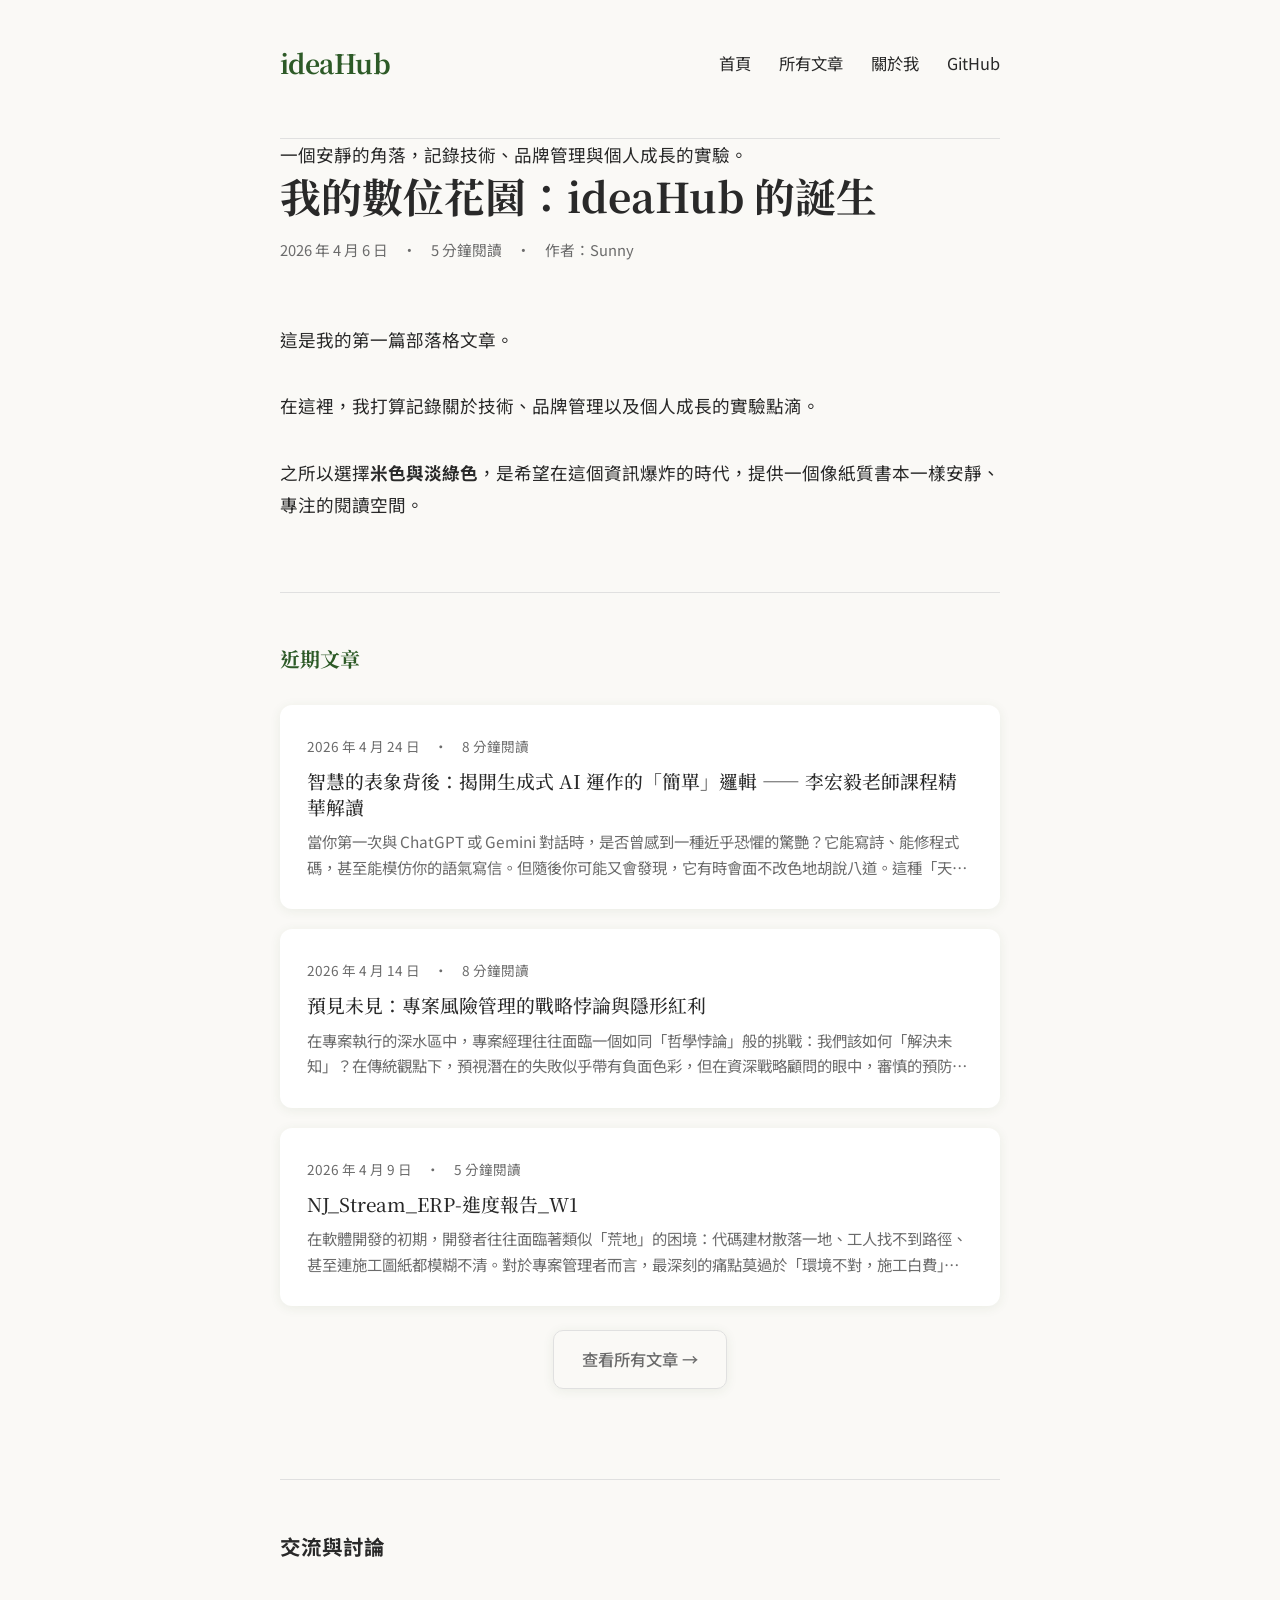
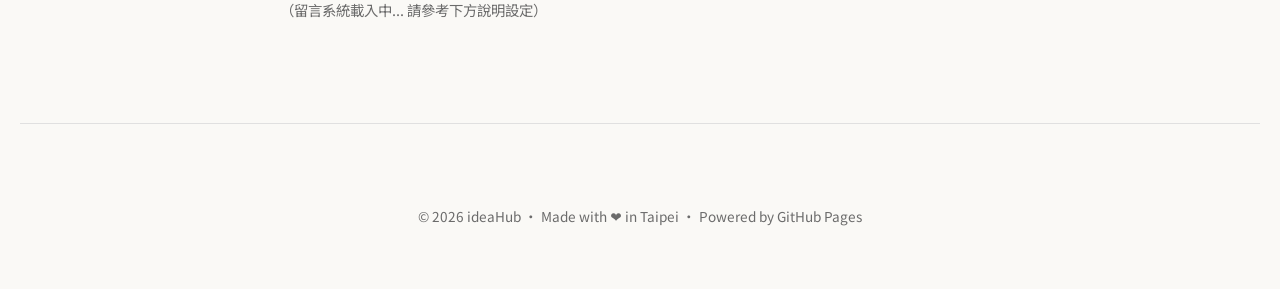
==== commit 019061af: "set GoatCounter code to ah431 Co-Authored-By: Claude Sonnet 4.6 <noreply@anthropic.com>" ====
--- a/index.html
+++ b/index.html
@@ -33,8 +33,6 @@
 <span>5 分鐘閱讀</span>
 <span>•</span>
 <span>作者：Sunny</span>
-<span id="busuanzi_container_page_pv" style="display:none;">
-                        • 閱讀量 <span id="busuanzi_value_page_pv"></span>
 </span>
 </div>
 </header>
@@ -47,12 +45,21 @@
 <h2>近期文章</h2>
 <div class="post-card">
 <div class="post-card-meta">
-<span>2026-04-10</span>
+<span>2026 年 4 月 24 日</span>
 <span>•</span>
-<span>5 分鐘閱讀</span>
+<span>8 分鐘閱讀</span>
 </div>
-<h3><a href="post4.html">Working from Home? The One Thing That Changes Everything</a></h3>
-<p class="post-card-excerpt">Three months ago, I closed my laptop and walked into the living room.</p>
+<h3><a href="post7.html">智慧的表象背後：揭開生成式 AI 運作的「簡單」邏輯 —— 李宏毅老師課程精華解讀</a></h3>
+<p class="post-card-excerpt">當你第一次與 ChatGPT 或 Gemini 對話時，是否曾感到一種近乎恐懼的驚艷？它能寫詩、能修程式碼，甚至能模仿你的語氣寫信。但隨後你可能又會發現，它有時會面不改色地胡說八道。這種「天才」與「騙子」並存的神祕感，常讓大眾誤以為 AI …</p>
+</div>
+<div class="post-card">
+<div class="post-card-meta">
+<span>2026 年 4 月 14 日</span>
+<span>•</span>
+<span>8 分鐘閱讀</span>
+</div>
+<h3><a href="post6.html">預見未見：專案風險管理的戰略悖論與隱形紅利</a></h3>
+<p class="post-card-excerpt">在專案執行的深水區中，專案經理往往面臨一個如同「哲學悖論」般的挑戰：我們該如何「解決未知」？在傳統觀點下，預視潛在的失敗似乎帶有負面色彩，但在資深戰略顧問的眼中，審慎的預防性思維並非負能量的宣洩，而是一種理性的戰略儲備。風險管理的核心價值，…</p>
 </div>
 <div class="post-card">
 <div class="post-card-meta">
@@ -60,31 +67,13 @@
 <span>•</span>
 <span>5 分鐘閱讀</span>
 </div>
-<h3><a href="post3.html">掌握 PLM 的物件邏輯</a></h3>
-<p class="post-card-excerpt">在高度整合的工程環境中，產品開發不僅僅是畫好 3D 模型。為了確保資料完整性與商務流程的流暢，PLM 系統（如 Oracle Agile PLM）採用了「雙重物件」管理架構。我們將 CAD 工具中的虛擬創作稱為「設計物件 (Design O…</p>
-</div>
-<div class="post-card">
-<div class="post-card-meta">
-<span>2026 年 4 月 8 日</span>
-<span>•</span>
-<span>5 分鐘閱讀</span>
-</div>
-<h3><a href="post2.html">為什麼Apple手機愈變愈慢？</a></h3>
-<p class="post-card-excerpt">想像一下，一位產品經理（Product Manager）正坐在堆滿文件與樣品的辦公桌前。他的手機鈴聲此起彼落：供應商在爭論設計變更的細節、法規部門警告墨水含鉛量可能超標、工程團隊寄來了第十個版本的物料清單（BOM），而高層正盯著儀表板，詢問…</p>
-</div>
-<div class="post-card">
-<div class="post-card-meta">
-<span>2026 年 4 月 7 日</span>
-<span>•</span>
-<span>5 分鐘閱讀</span>
-</div>
-<h3><a href="post1.html">5 分鐘理解 Oracle Agile PLM（產品生命週期管理系統）</a></h3>
-<p class="post-card-excerpt">從構思到退役，PLM 是企業研發的單一真實來源。本文涵蓋六大核心模組、BOM 管理機制與導入效益。</p>
+<h3><a href="post5.html">NJ_Stream_ERP-進度報告_W1</a></h3>
+<p class="post-card-excerpt">在軟體開發的初期，開發者往往面臨著類似「荒地」的困境：代碼建材散落一地、工人找不到路徑、甚至連施工圖紙都模糊不清。對於專案管理者而言，最深刻的痛點莫過於「環境不對，施工白費」。原本空有代碼建材卻運不進去，指令工人也找不到工地——這正是環境變…</p>
 </div>
 </section>
-<div class="visitor-stats">
-            本站總訪問量：<span id="busuanzi_value_site_pv"></span> 次
-        </div>
+<div style="text-align:center; margin: 1.5rem 0 2rem;">
+<a href="archive.html" class="btn btn-secondary">查看所有文章 →</a>
+</div>
 <section id="comment-section">
 <h3>交流與討論</h3>
 <br/>
@@ -94,6 +83,6 @@
 <footer>
 <p>© 2026 ideaHub • Made with ❤️ in Taipei • Powered by GitHub Pages</p>
 </footer>
-<script async="" src="//busuanzi.ibruce.info/busuanzi/2.3/busuanzi.pure.mini.js"></script>
+<script data-goatcounter="https://ah431.goatcounter.com/count" async src="//gc.zgo.at/count.js"></script>
 </body>
 </html>
--- a/style.css
+++ b/style.css
@@ -589,3 +589,13 @@
         max-width: 320px;
     }
 }
+
+/* 移除引言內最後一個段落的下邊距，防止空間重疊 */
+.post-content blockquote p:last-child {
+    margin-bottom: 0;
+}
+
+/* 如果你希望視覺更緊湊，可以微調 blockquote 的 padding 或 margin */
+.post-content blockquote {
+    padding: 28px 32px 24px; /* 稍微減少一點點底部的內邊距 */
+}
